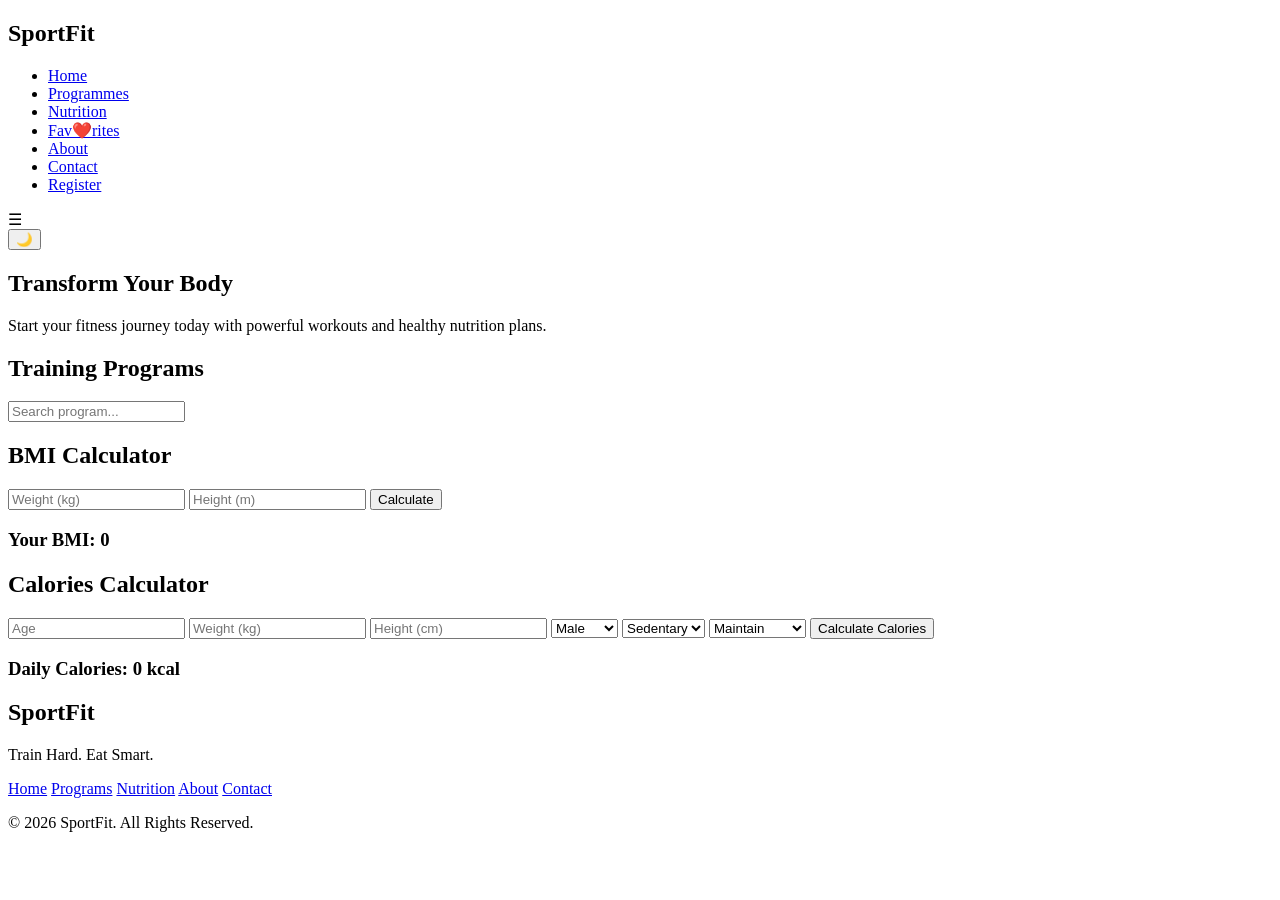
==== index.html @ 79e94fca "Add files via upload" ====
<!DOCTYPE html>
<html lang="en">
<head>
  <meta charset="UTF-8" />
  <meta name="viewport" content="width=device-width, initial-scale=1.0"/>
  <title>SportFit Hub</title>

  <link rel="stylesheet" href="css/style.css">
</head>
<body>

  <!-- NAVBAR -->
  <header>
  <nav class="navbar">

  <h1 class="logo">SportFit</h1>

  <ul class="nav-links">
    <li><a href="index.html">Home</a></li>
    <li><a href="programmes.html">Programmes</a></li>
    <li><a href="nutrition.html">Nutrition</a></li>
    <li><a href="favorites.html"> Fav❤️rites</a></li>
     <li><a href="about.html">About</a></li>
     <li><a href="contact.html">Contact</a></li>
      <li><a href="register.html">Register</a></li>
  </ul>

  <div class="menu-toggle">
    ☰
  </div>
  <button id="themeBtn">
  🌙
</button>

</nav>
  </header>

  <!-- HERO SECTION -->
  <section class="hero">

    <div class="hero-text">
      <h2>Transform Your Body</h2>

      <p>
        Start your fitness journey today with powerful workouts
        and healthy nutrition plans.
      </p>

      
    </div>

  </section>
<!-- PROGRAMMES -->

<section class="programmes">

  <h2 class="section-title">
    Training Programs
  </h2>
<div class="search-box">

  <input
  type="text"
  id="searchInput"
  placeholder="Search program...">

</div>
  <div class="cards">

</div>

</section>

<!-- BMI CALCULATOR -->

<section class="bmi-section">

  <h2 class="section-title">
    BMI Calculator
  </h2>

  <div class="bmi-box">

    <input
    type="number"
    id="weight"
    placeholder="Weight (kg)">

    <input
    type="number"
    id="height"
    placeholder="Height (m)">

    <button id="bmiBtn">
      Calculate
    </button>

    <h3 id="result">
      Your BMI: 0
    </h3>

  </div>

</section>


 <section class="calories-section">

  <h2 class="section-title">Calories Calculator</h2>

  <div class="calories-box">

    <input type="number" id="age" placeholder="Age">
    <input type="number" id="calWeight" placeholder="Weight (kg)">
    <input type="number" id="calHeight" placeholder="Height (cm)">

    <select id="gender">
      <option value="male">Male</option>
      <option value="female">Female</option>
    </select>

    <select id="activity">
      <option value="1.2">Sedentary</option>
      <option value="1.375">Light</option>
      <option value="1.55">Moderate</option>
      <option value="1.725">Hard</option>
    </select>

    <select id="goal">
      <option value="maintain">Maintain</option>
      <option value="lose">Lose fat</option>
      <option value="gain">Gain muscle</option>
    </select>

    <button id="caloriesBtn">Calculate Calories</button>

    <h3 id="caloriesResult">Daily Calories: 0 kcal</h3>

  </div>

</section>



  <script src="js/app.js"></script>
  <script src="js/theme.js"></script>
  

<footer>

    <h2>SportFit</h2>

    <p>Train Hard. Eat Smart.</p>

    <div class="footer-links">

        <a href="index.html">Home</a>
        <a href="programmes.html">Programs</a>
        <a href="nutrition.html">Nutrition</a>
        <a href="about.html">About</a>
        <a href="contact.html">Contact</a>

    </div>

    <p class="copyright">
        © 2026 SportFit. All Rights Reserved.
    </p>

</footer>
</body>
</html>
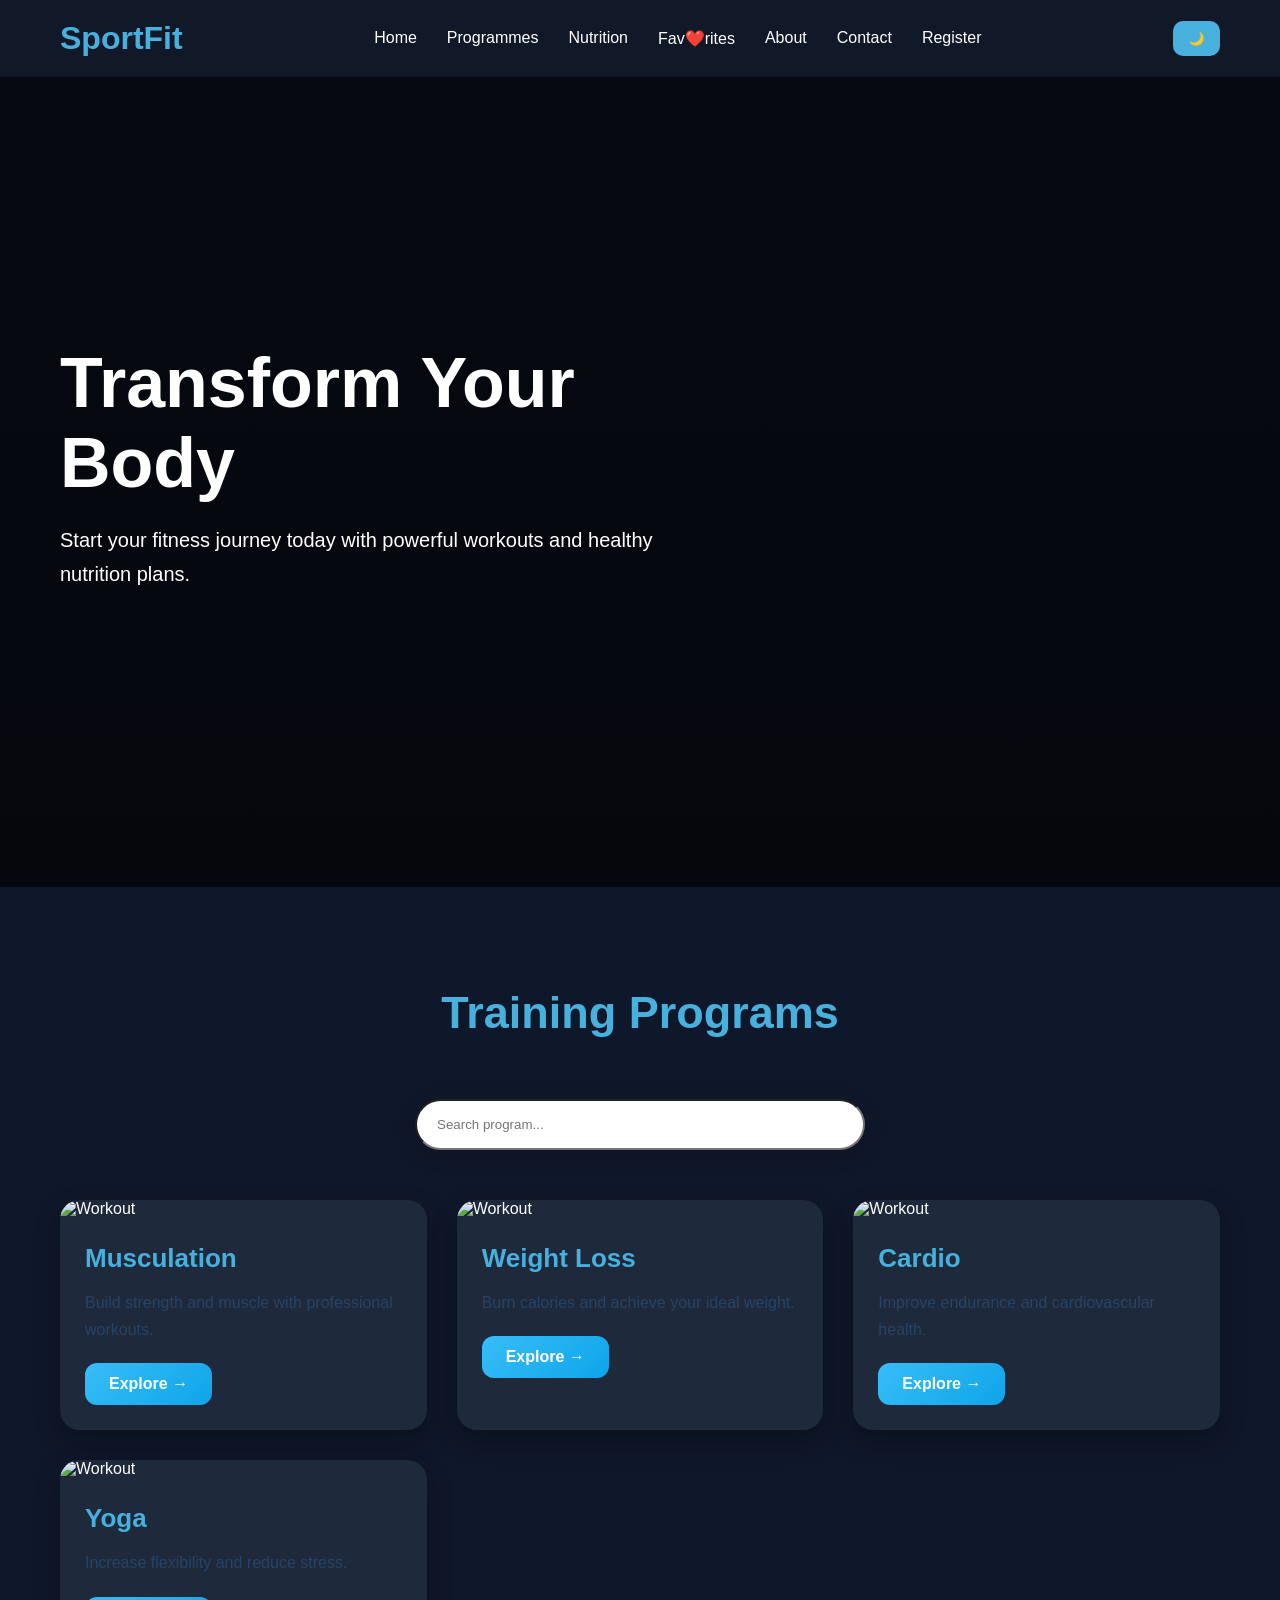
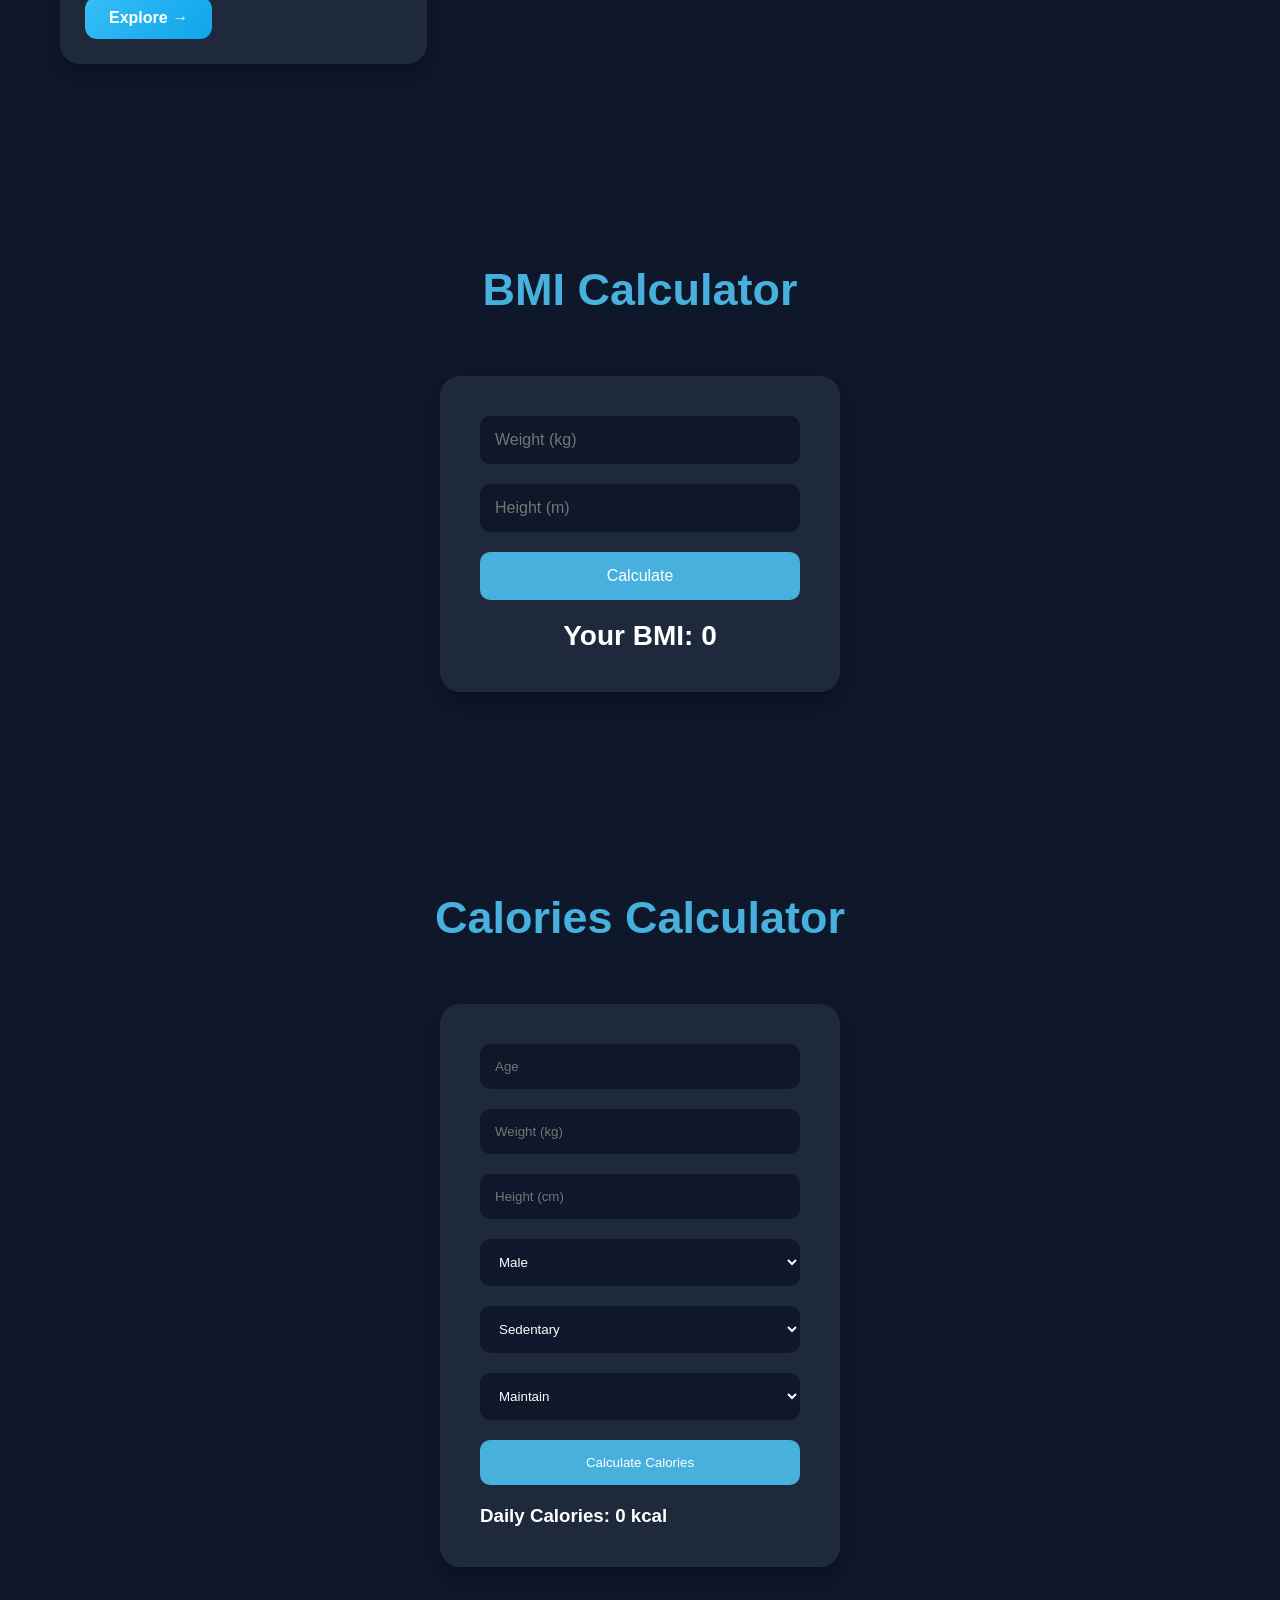
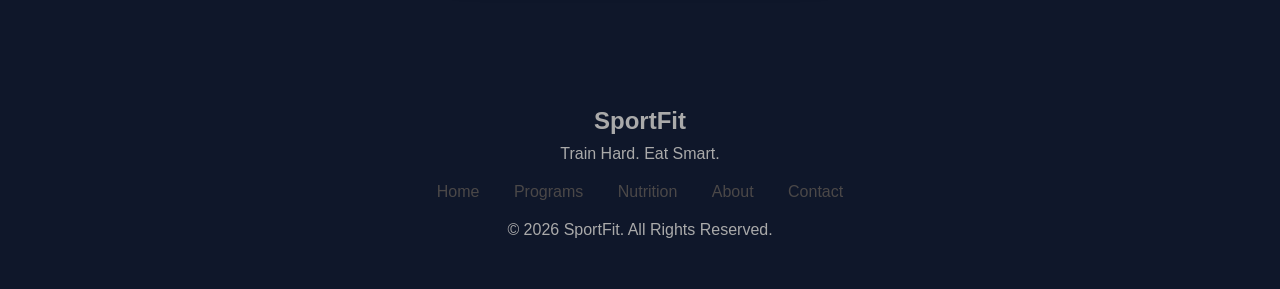
==== commit 05962814: "Fix HTML formatting and structure" ====
--- a/index.html
+++ b/index.html
@@ -5,7 +5,7 @@
   <meta name="viewport" content="width=device-width, initial-scale=1.0"/>
   <title>SportFit Hub</title>
 
-  <link rel="stylesheet" href="css/style.css">
+  <link rel="stylesheet" href="style.css">
 </head>
 <body>
 
@@ -142,8 +142,8 @@
 
 
 
-  <script src="js/app.js"></script>
-  <script src="js/theme.js"></script>
+  <script src="app.js"></script>
+  <script src="theme.js"></script>
   
 
 <footer>
@@ -168,4 +168,4 @@
 
 </footer>
 </body>
-</html>+</html>
--- a/style.css
+++ b/style.css
@@ -0,0 +1,591 @@
+*{
+  margin:0;
+  padding:0;
+  box-sizing:border-box;
+  font-family:Arial, Helvetica, sans-serif;
+}
+
+:root{
+
+  --bg-color:#0f172a;
+
+  --text-color:white;
+
+  --nav-color:#111827;
+
+  --card-color:#1e293b;
+
+  --primary-color:#47b0dd;
+
+}
+.light{
+
+  --bg-color:white;
+
+  --text-color:#3265dd;
+
+  --nav-color:#ffffff;
+
+  --card-color:#f7f9fa;
+
+  --primary-color:#1aa8f0;
+
+}
+body{
+
+  background:var(--bg-color);
+
+  color:var(--text-color);
+
+  transition:0.3s;
+
+}
+/* NAVBAR */
+
+.navbar{
+  display:flex;
+  justify-content:space-between;
+  align-items:center;
+
+  padding:20px 60px;
+
+ background:var(--nav-color);
+}
+
+.logo{
+  color:var(--primary-color);
+  font-size:32px;
+}
+
+.nav-links{
+  display:flex;
+  list-style:none;
+  gap:30px;
+}
+
+.nav-links a{
+  text-decoration:none;
+  color:var(--text-color);
+  transition:0.3s;
+}
+
+.nav-links a:hover{
+  color:var(--primary-color);
+}
+
+/* HERO */
+
+.hero{
+  height:90vh;
+
+  display:flex;
+  align-items:center;
+  padding:60px;
+
+  background:
+  linear-gradient(rgba(0,0,0,0.6),
+  rgba(0,0,0,0.7)),
+  url("https://images.unsplash.com/photo-1517836357463-d25dfeac3438");
+
+  background-size:cover;
+  background-position:center;
+}
+
+.hero-text{
+  max-width:600px;
+}
+
+.hero-text h2{
+  font-size:70px;
+  margin-bottom:20px;
+}
+
+.hero-text p{
+  font-size:20px;
+  line-height:1.7;
+  margin-bottom:30px;
+}
+
+.btn{
+  padding:15px 35px;
+  border:none;
+  background:var(--primary-color);
+  color:white;
+
+  font-size:18px;
+  border-radius:10px;
+
+  cursor:pointer;
+  transition:0.3s;
+}
+
+.btn:hover{
+  background:#0ea5e9;
+  transform:scale(1.05);
+}
+
+/* PROGRAMMES */
+
+.programmes{
+  padding:100px 60px;
+}
+
+.section-title{
+  text-align:center;
+  font-size:45px;
+  margin-bottom:60px;
+
+  color:var(--primary-color);
+}
+
+.cards{
+  display:grid;
+
+  grid-template-columns:
+  repeat(auto-fit,minmax(300px,1fr));
+
+  gap:30px;
+}
+
+.card{
+  background:var(--card-color);
+
+  border-radius:20px;
+
+  overflow:hidden;
+
+  transition:0.3s;
+
+  box-shadow:0 10px 25px rgba(0,0,0,0.3);
+  opacity:1;
+
+transform:translateY(0);
+
+}
+
+.card:hover{
+  transform:translateY(-10px);
+}
+.card:hover img{
+  transform:scale(1.08);
+}
+
+.card img{
+  transition:.4s;
+}
+.card img{
+  width:100%;
+  height:250px;
+
+  object-fit:cover;
+}
+
+.card-content{
+  padding:25px;
+}
+
+.card-content h3{
+  font-size:26px;
+  font-weight:700;
+
+  margin-bottom:15px;
+
+  color:var(--primary-color);
+}
+.card-content p{
+  line-height:1.7;
+  margin-bottom:20px;
+
+  color:#274466;
+}
+
+.card-btn{
+  display:inline-block;
+
+  padding:12px 24px;
+
+  text-decoration:none;
+
+  border-radius:12px;
+
+  background:linear-gradient(
+    135deg,
+    #38bdf8,
+    #0ea5e9
+  );
+
+  color:white;
+
+  font-weight:600;
+
+  transition:.3s;
+}
+
+.card-btn:hover{
+  transform:translateY(-3px);
+
+  box-shadow:
+  0 10px 20px rgba(14,165,233,.35);
+}
+
+.card-btn:hover{
+  background:#0ea5e9;
+}
+
+/* CARD ACTIONS */
+
+.card-actions{
+  display:flex;
+  justify-content:space-between;
+  align-items:center;
+}
+
+
+
+
+
+/* SEARCH */
+
+.search-box{
+
+  display:flex;
+
+  justify-content:center;
+
+  margin-bottom:50px;
+
+}
+
+.search-box input{
+
+  width:450px;
+  max-width:90%;
+
+  padding:16px 20px;
+
+  border-radius:50px;
+
+  box-shadow:
+  0 5px 20px rgba(0,0,0,.15);
+
+}
+/* MOBILE MENU */
+
+.menu-toggle{
+  display:none;
+
+  font-size:32px;
+  cursor:pointer;
+}
+
+/* RESPONSIVE */
+
+@media(max-width:768px){
+
+  .navbar{
+    padding:20px;
+  }
+
+  .menu-toggle{
+    display:block;
+  }
+
+  .nav-links{
+
+    position:absolute;
+
+    top:80px;
+    right:0;
+
+    width:250px;
+
+    background:#111827;
+
+    flex-direction:column;
+
+    padding:30px;
+
+    display:none;
+  }
+
+  .nav-links.active{
+    display:flex;
+  }
+
+  .hero{
+    padding:20px;
+    text-align:center;
+  }
+
+  .hero-text h2{
+    font-size:45px;
+  }
+
+  .hero-text p{
+    font-size:18px;
+  }
+
+  .programmes{
+    padding:60px 20px;
+  }
+
+}
+
+/* THEME BUTTON */
+
+#themeBtn{
+
+  padding:10px 15px;
+
+  border:none;
+
+  border-radius:10px;
+
+  cursor:pointer;
+
+  background:var(--primary-color);
+
+  color:white;
+
+}
+
+/* BMI SECTION */
+
+.bmi-section{
+
+  padding:100px 20px;
+
+}
+
+.bmi-box{
+
+  max-width:400px;
+
+  margin:auto;
+
+  background:var(--card-color);
+
+  padding:40px;
+
+  border-radius:20px;
+
+  display:flex;
+
+  flex-direction:column;
+
+  gap:20px;
+
+  box-shadow:0 10px 25px rgba(0,0,0,0.3);
+
+}
+
+.bmi-box input{
+
+  padding:15px;
+
+  border:none;
+
+  border-radius:10px;
+
+  outline:none;
+
+  font-size:16px;
+
+  background:var(--bg-color);
+
+  color:var(--text-color);
+
+}
+
+#bmiBtn{
+
+  padding:15px;
+
+  border:none;
+
+  border-radius:10px;
+
+  cursor:pointer;
+
+  background:var(--primary-color);
+
+  color:white;
+
+  font-size:16px;
+
+  transition:0.3s;
+
+}
+
+#bmiBtn:hover{
+
+  transform:scale(1.03);
+
+}
+
+#result{
+
+  text-align:center;
+
+  font-size:28px;
+
+}
+.calories-section{
+  padding:100px 20px;
+}
+
+.calories-box{
+  max-width:400px;
+
+  margin:auto;
+
+  background:var(--card-color);
+
+  padding:40px;
+
+  border-radius:20px;
+
+  display:flex;
+  flex-direction:column;
+
+  gap:20px;
+
+  box-shadow:0 10px 25px rgba(0,0,0,.3);
+}
+
+.calories-box input,
+.calories-box select{
+  padding:15px;
+
+  border:none;
+
+  border-radius:10px;
+
+  background:var(--bg-color);
+
+  color:var(--text-color);
+}
+
+#caloriesBtn{
+  padding:15px;
+
+  border:none;
+
+  border-radius:10px;
+
+  cursor:pointer;
+
+  background:var(--primary-color);
+
+  color:white;
+}
+
+.remove-btn{
+
+  margin-top: 15px;
+
+  padding: 10px 20px;
+
+  background: crimson;
+
+  color: white;
+
+  border: none;
+  border-radius: 8px;
+
+  cursor: pointer;
+
+  font-weight: 600;
+
+  transition: 0.3s;
+}
+
+.remove-btn:hover{
+
+  opacity: 0.9;
+
+  transform: scale(1.05);
+
+}
+
+footer{
+     background:var(--bg-color);
+
+  color:var(--text-color);
+
+    text-align:center;
+
+    padding:40px 10%;
+}
+
+footer h2{
+    margin-bottom:10px;
+    
+    color:#aaa;
+}
+footer p{
+    margin-bottom:10px;
+    
+    color:#aaa;
+}
+
+.footer-links{
+    margin:20px 0;
+    
+}
+
+.footer-links a{
+    color:rgb(75, 72, 72);
+    text-decoration:none;
+
+    margin:0 15px;
+}
+
+.footer-links a:hover{
+    color:#519aa7;
+}
+
+.copyright{
+    margin-top:20px;
+    color:#aaa;
+}
+/* ================= REGISTER ================= */
+
+.register{
+  max-width:450px;
+  margin:60px auto;
+  background:#fff;
+  padding:30px;
+  border-radius:12px;
+  box-shadow:0 5px 15px rgba(0,0,0,.1);
+}
+
+.register h1{
+  text-align:center;
+  margin-bottom:20px;
+}
+
+#registerForm{
+  display:flex;
+  flex-direction:column;
+  gap:15px;
+}
+
+#registerForm input{
+  padding:12px;
+  border:1px solid #ccc;
+  border-radius:8px;
+}
+
+#registerForm button{
+  padding:12px;
+  border:none;
+  border-radius:8px;
+  background:#2563eb;
+  color:white;
+  cursor:pointer;
+}
+
+#registerForm button:hover{
+  opacity:.9;
+}
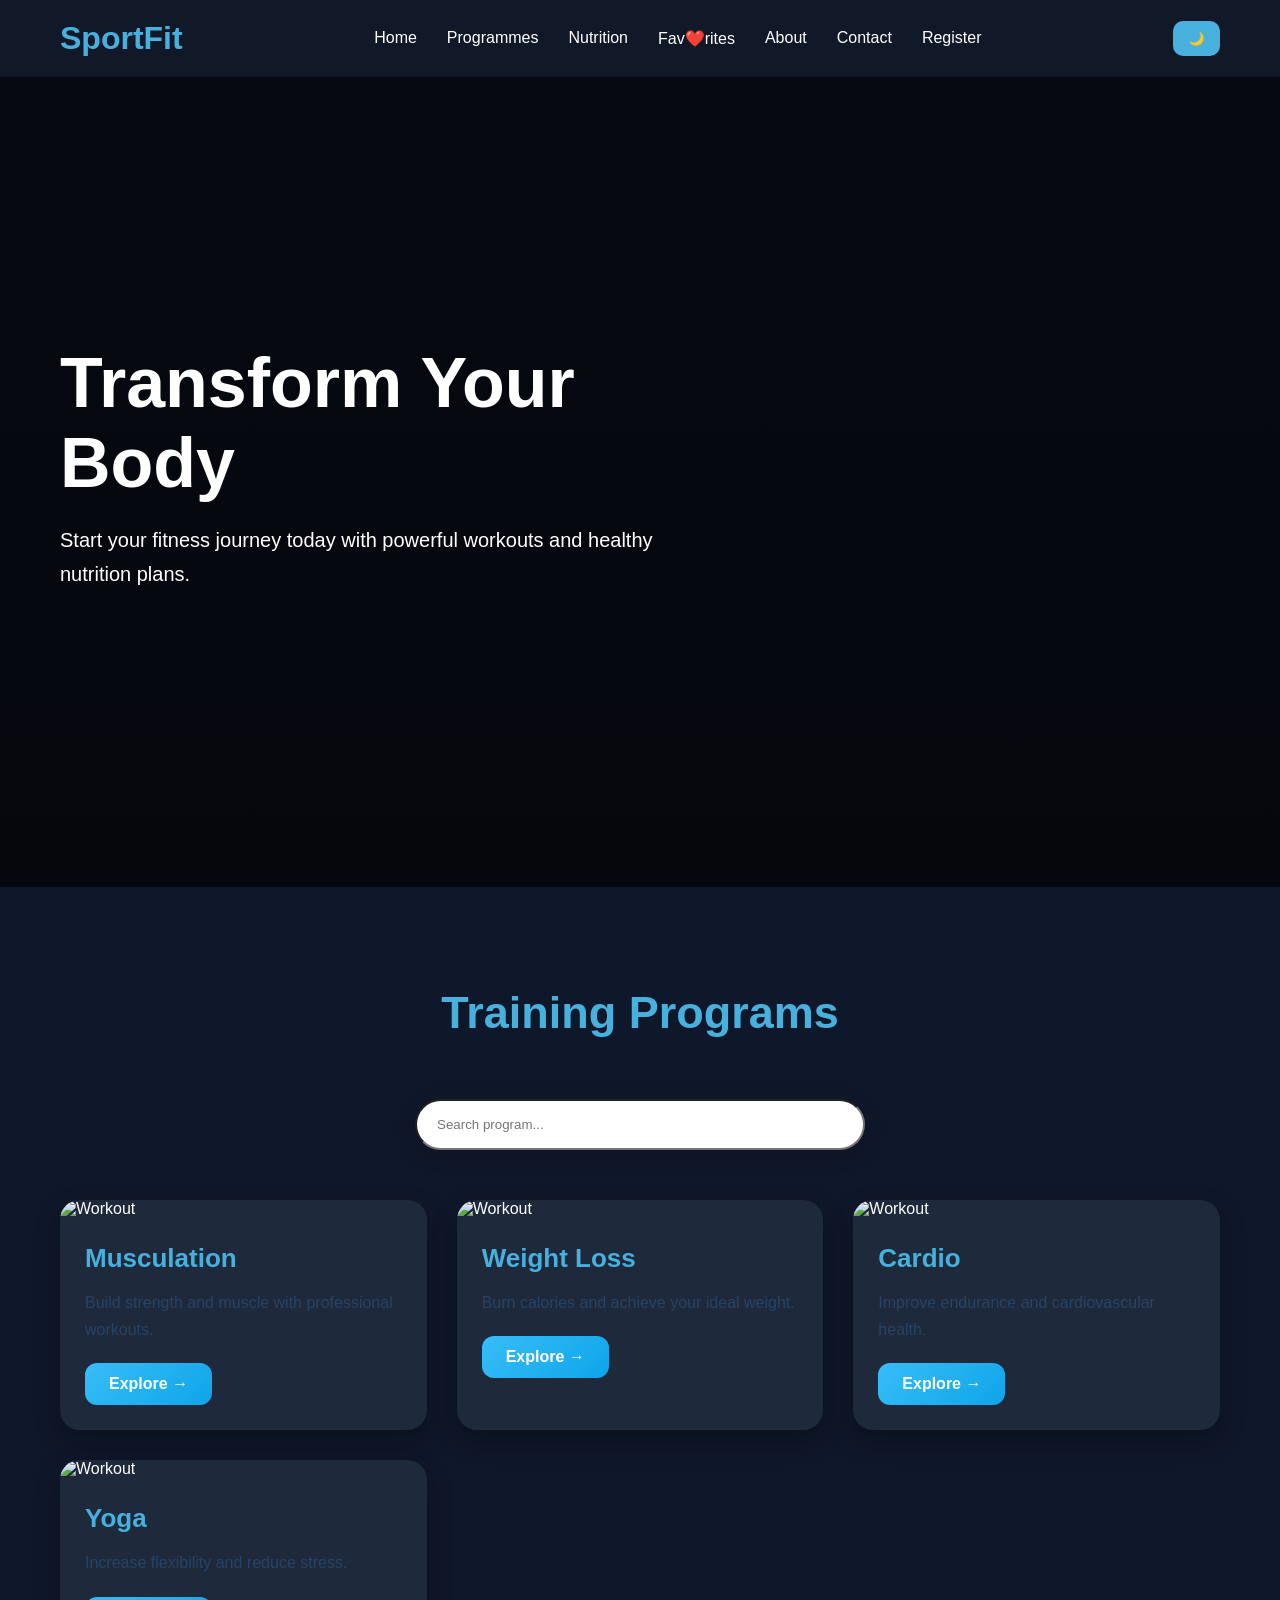
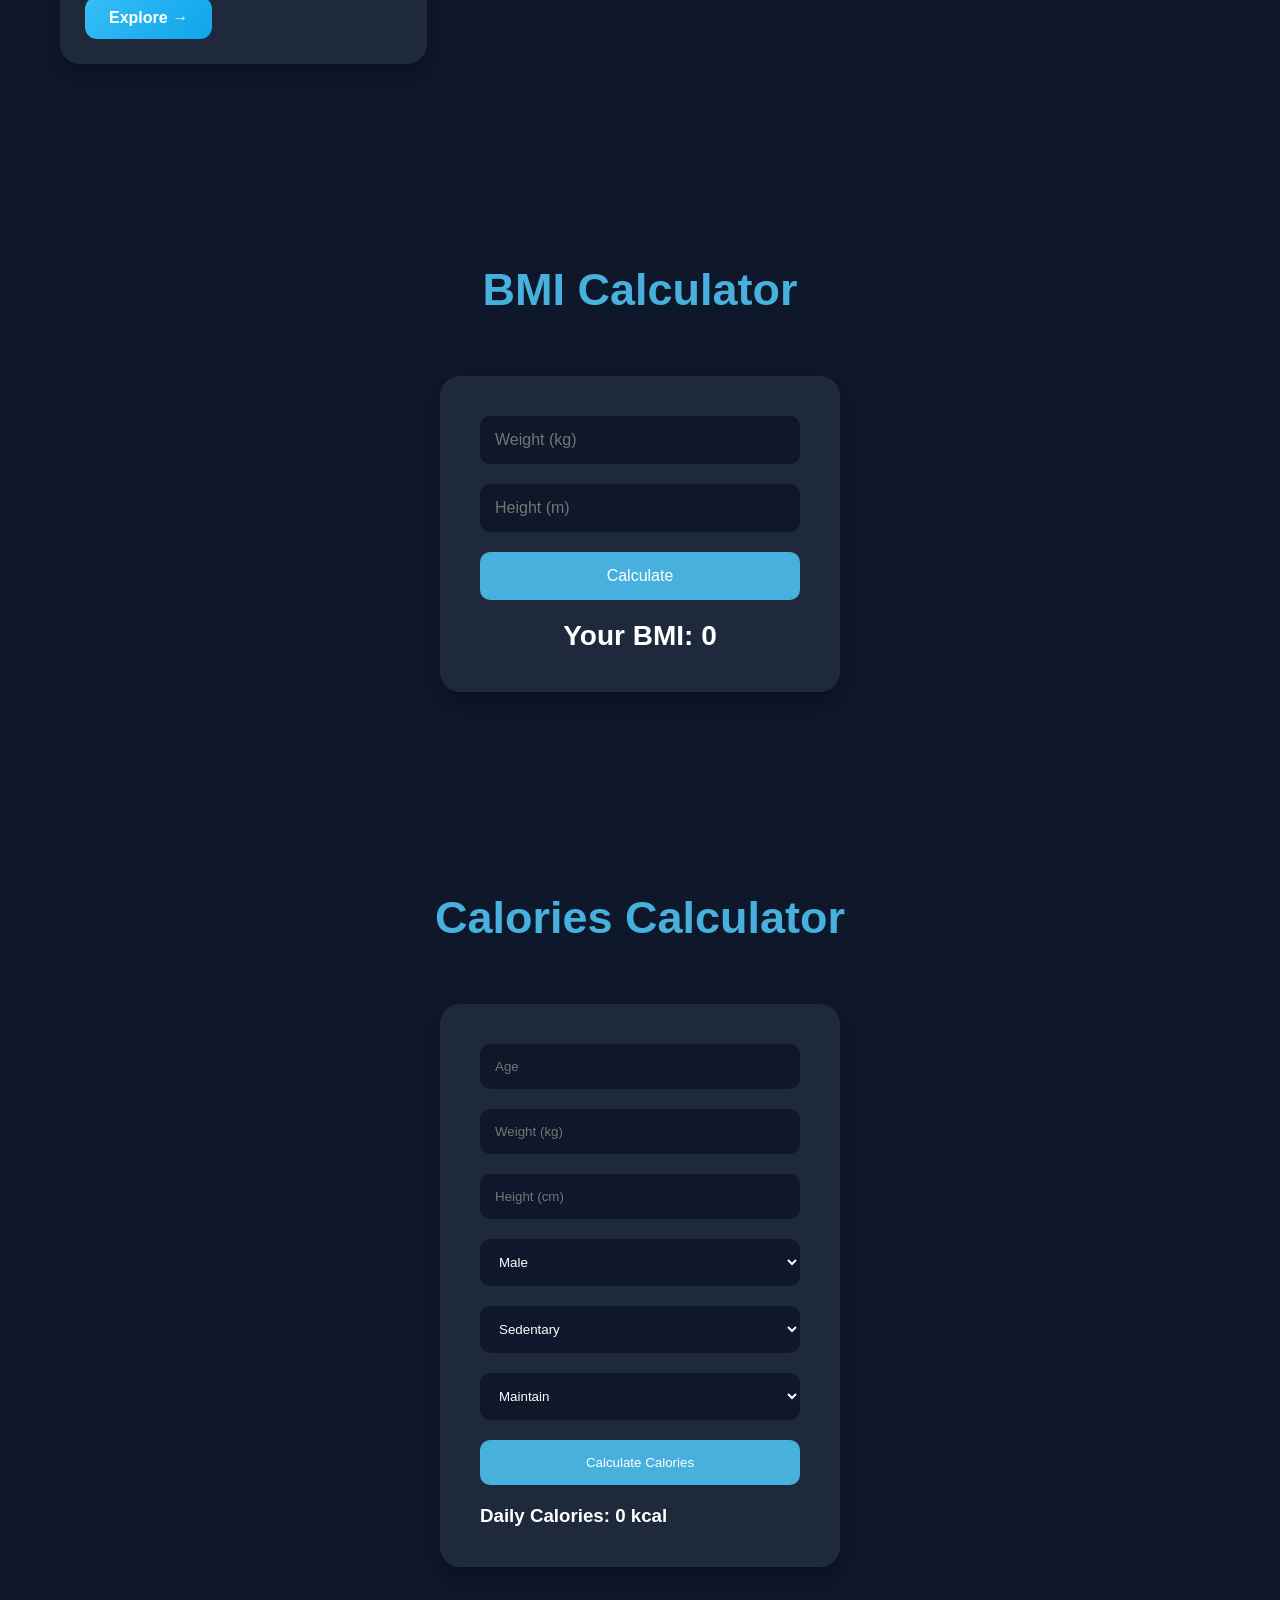
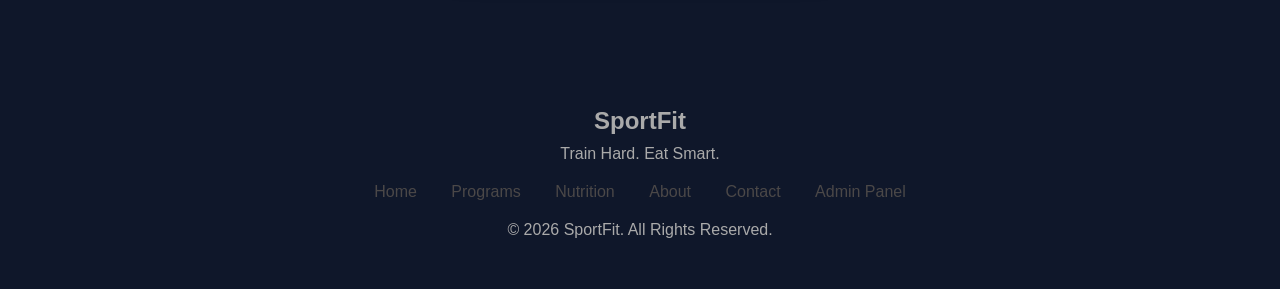
==== commit fd3ec3c7: "Update index.html" ====
--- a/index.html
+++ b/index.html
@@ -159,6 +159,7 @@
         <a href="nutrition.html">Nutrition</a>
         <a href="about.html">About</a>
         <a href="contact.html">Contact</a>
+      <a href="admin_index.html">Admin Panel</a>
 
     </div>
 
